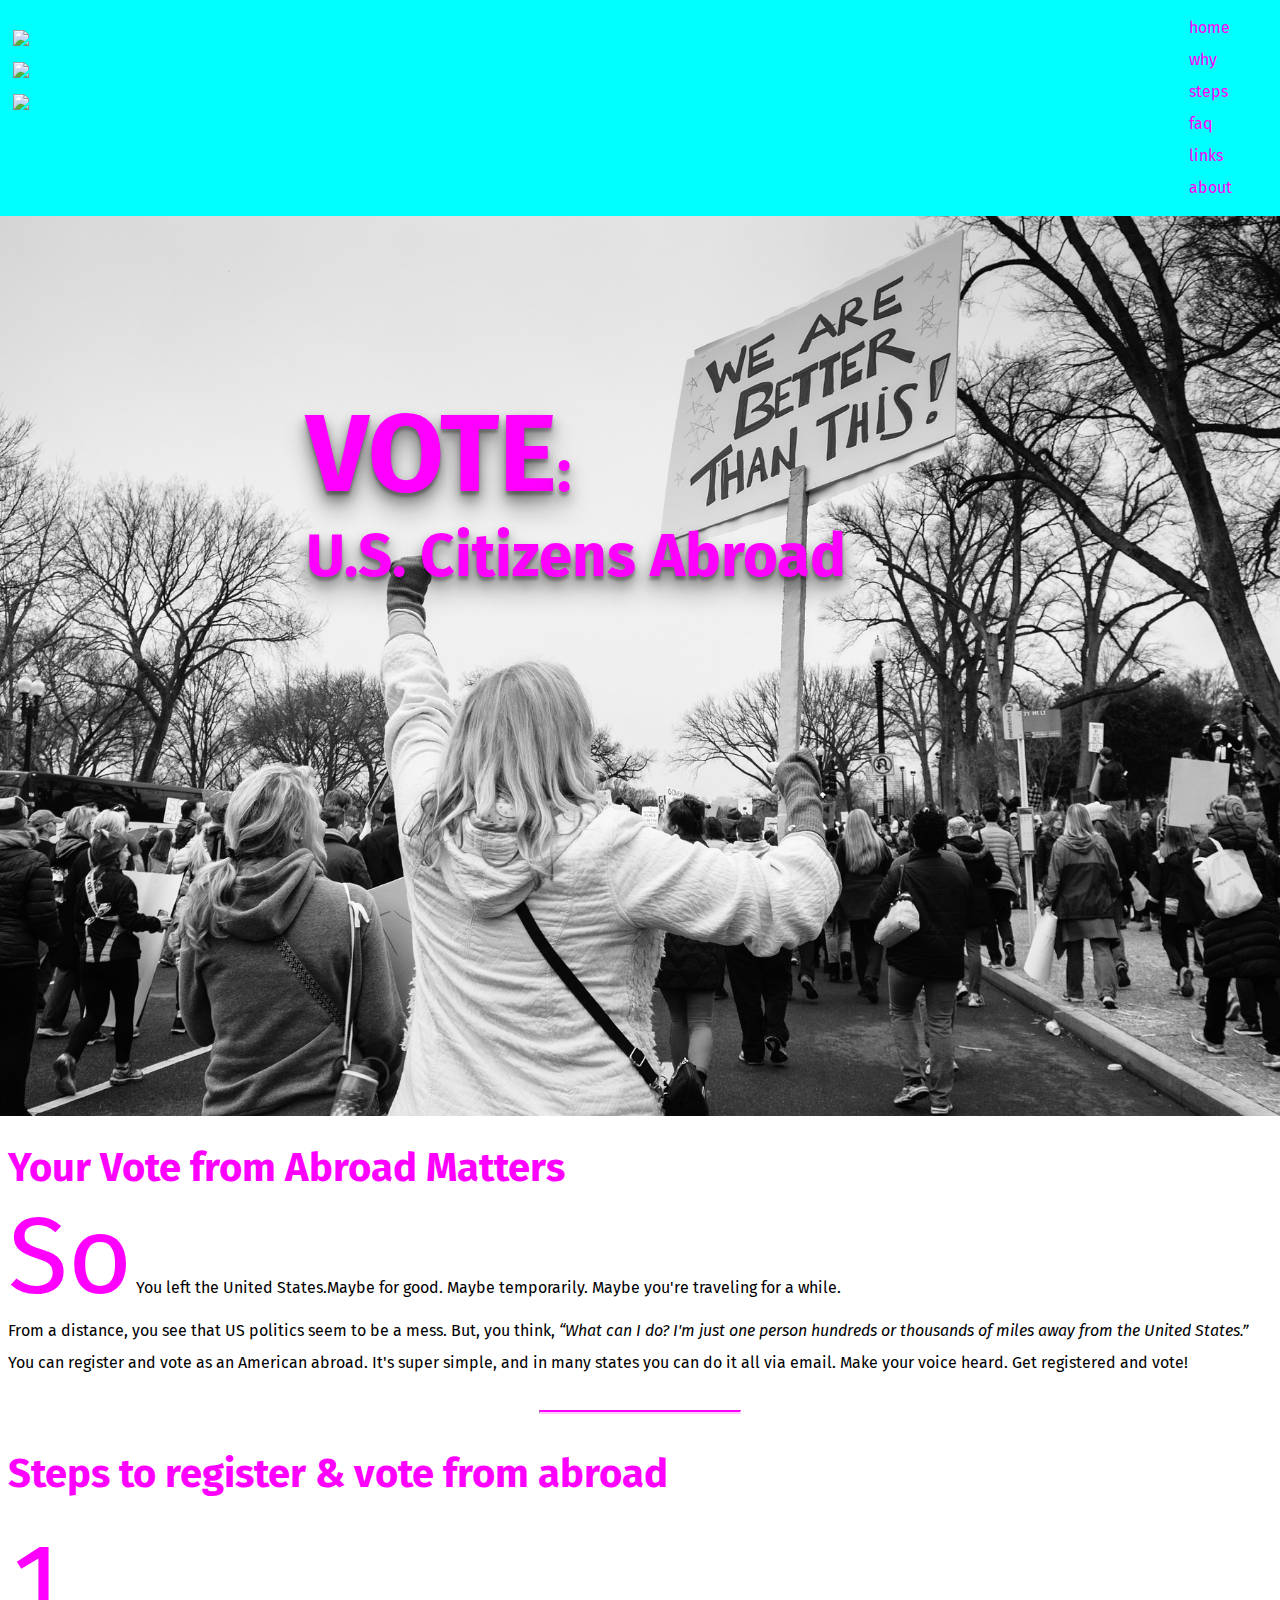
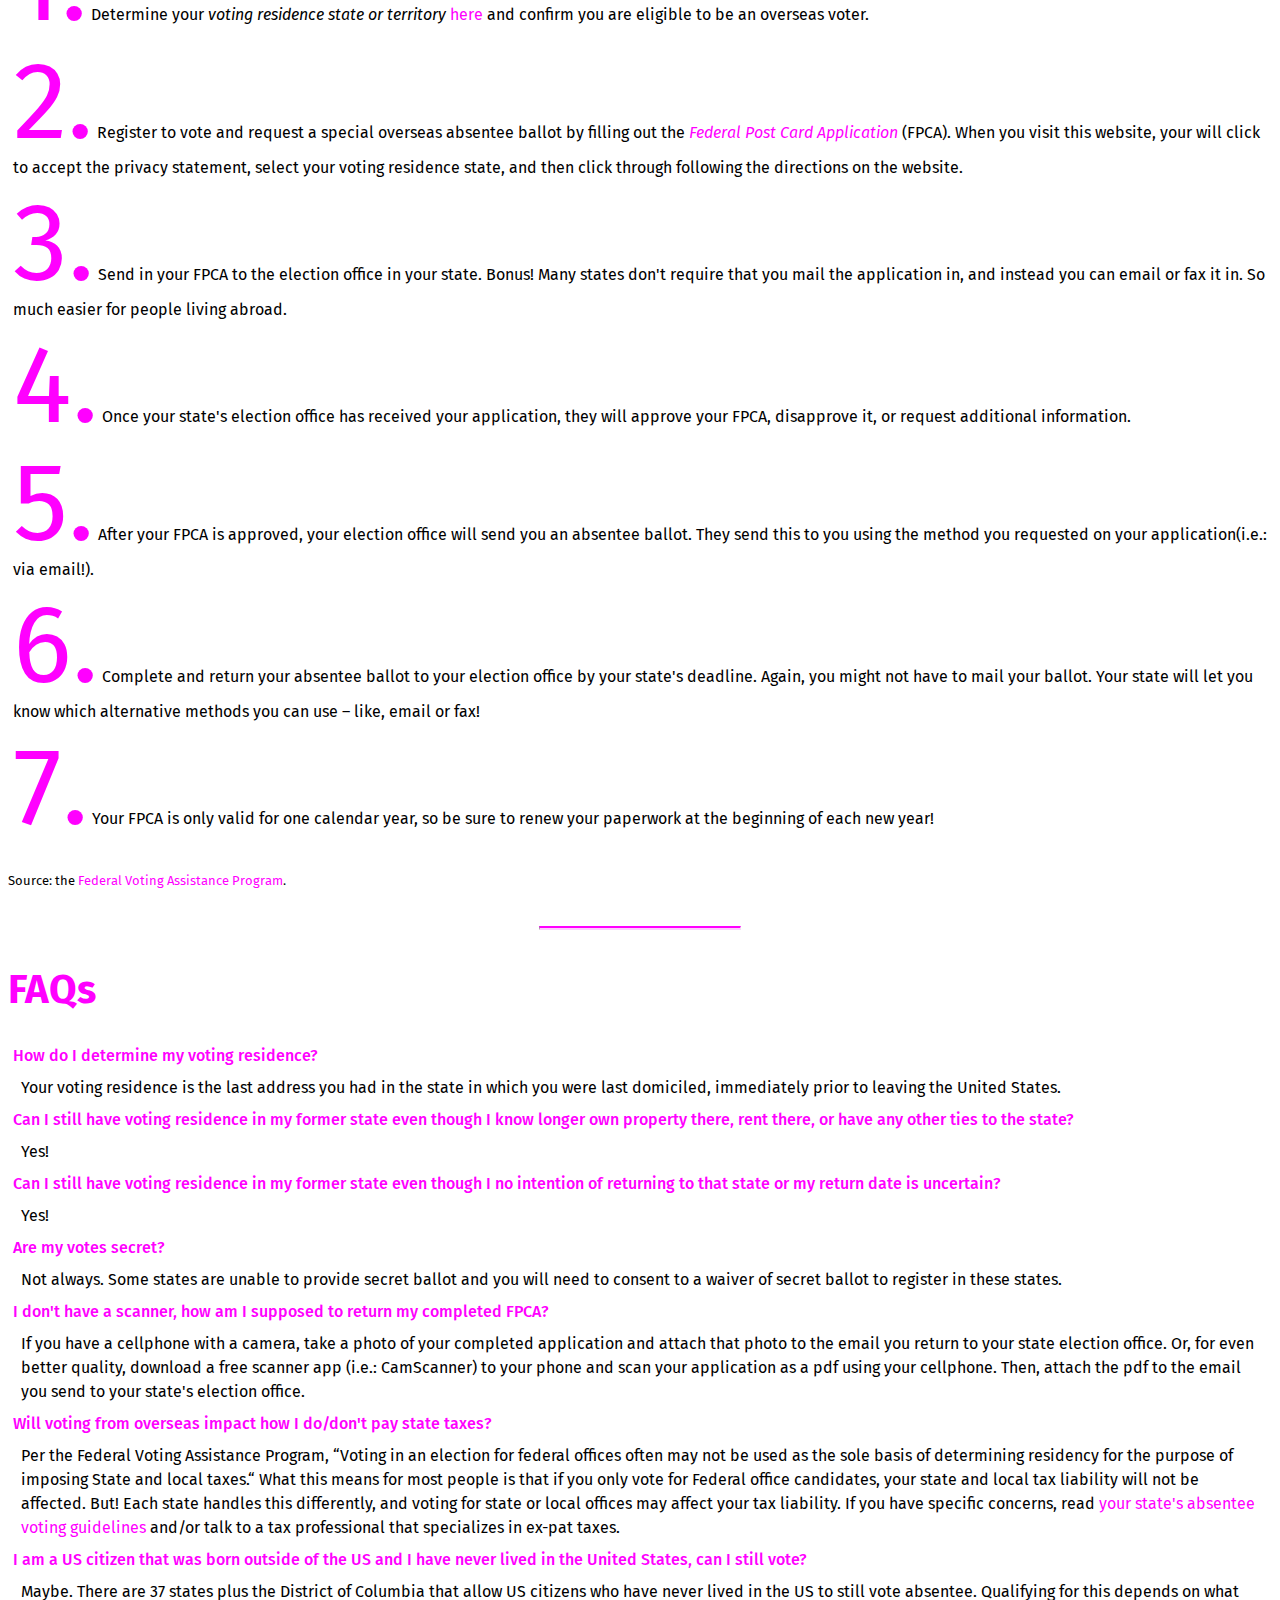
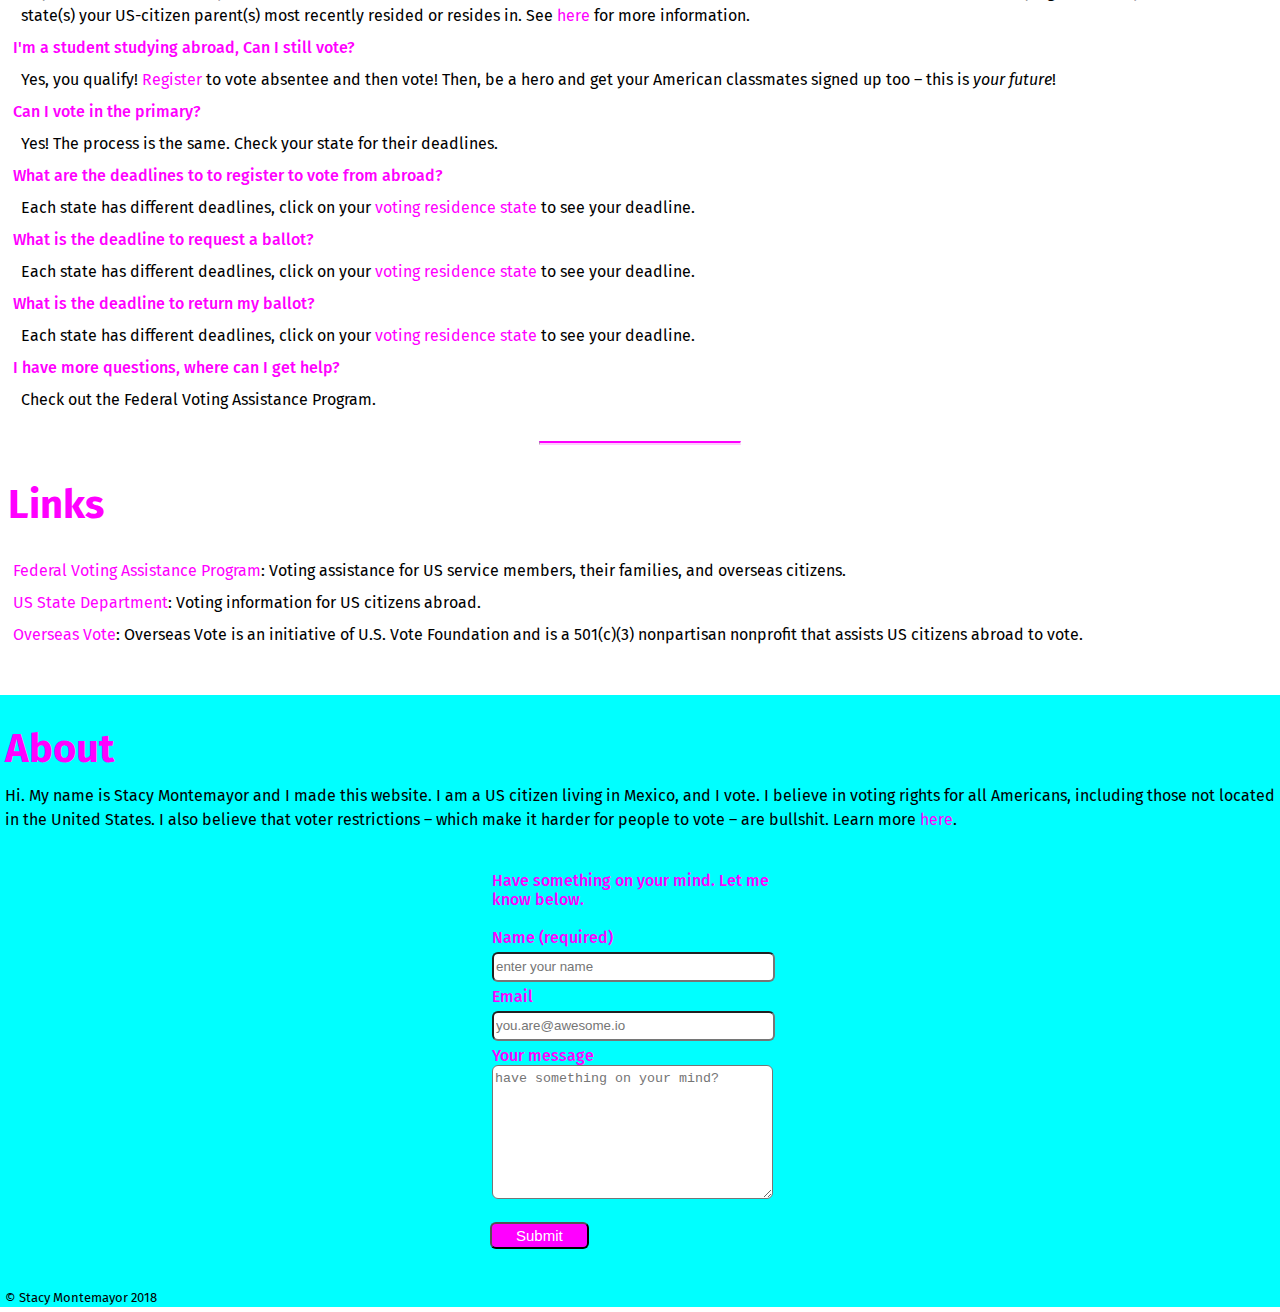
==== vote.html @ 34455936 "initial commit for css an update html" ====
<!DOCTYPE html>
<!-- cover photos: https://pixabay.com/en/people-woman-black-and-white-2590606/ we are better than this: pixabay pic: StockSnap
https://pixabay.com/en/people-crowd-rally-protest-men-2584188/ still we rise
https://unsplash.com/photos/7rehTDIfR8o we the people passport page: Anthony Garand @garand unsplash

 -->

<html lang="en">
<head>
	<meta charset="utf-8">
	<title>Overseas Voting for US Citizens</title>
	<link href="https://fonts.googleapis.com/css?family=Fira+Sans:400,500" rel="stylesheet">
	<link rel="stylesheet" type="text/css" href="vote.css">
</head>
<body>
	<nav>
		<a name="home"></a>
		<div class="container">
			<!-- create quick icons for sharing this page on socia media: twitter, fb, pinterest -->
			<!-- js wishlist: on hover, expands to say something like "share on... -->
			<div class="nav-cell">
				<ul class="sharing">
					<li><a href="#" target="_blank"><img src="http://via.placeholder.com/50.jpg"></a></li>
					<li><a href="#" target="_blank"><img src="http://via.placeholder.com/50.jpg"></a></li>
					<li><a href="#" target="_blank"><img src="http://via.placeholder.com/50.jpg"></a></li>
				</ul>
			</div>

			<div class="social-cell">
				<div id="navbar">
					<!-- page's navigation, listed vertically, right allign, stays visible on entire page -->
					<ul>
						<li><a href="#home">home</a></li>
						<li><a href="#why">why</a></li>
						<li><a href="#steps">steps</a></li>
						<li><a href="#faq">faq</a></li>
						<li><a href="#links">links</a></li>
						<li><a href="#about">about</a></li>
					</ul>
				</div>
			</div>
		</div>
	</nav>
	<!-- Main content -->
	<section>
		<!-- splash -->
		<article id="welcome">
			<!-- add vp image -->
			<!-- do something with this text, esp the VOTE -->
			<header><h1><span>VOTE</span>:<br>
			U.S. Citizens Abroad</h1></header>
		</article>

		<!-- Why -->
		<br>
		<article><a name="why"></a>
			<header><h2>Your Vote from Abroad Matters</h2></header>
			<p><span class="steps">So</span> You left the United States.Maybe for good. Maybe temporarily. Maybe you're traveling for a while.</p>
			<p>From a distance, you see that US politics seem to be a mess. But, you think, <i>“What can I do? I'm just one person hundreds or thousands of miles away from the United States.”</i></p>
			<p>You can register and vote as an American abroad. It's super simple, and in many states you can do it all via email. Make your voice heard. Get registered and vote!</p>
			<br>
			<hr>
		</article>

		<!-- Steps -->
		<!-- add solid background color to this whole article -->
		<!-- js wishlist: use js for animated transitions between each step or as moused over, etc. -->
		<br>
		<article><a name="steps"></a>
			<h2>Steps to register & vote from abroad</h2>
			<ul>
				<li><span class="steps">1.</span> Determine your <em>voting residence state or territory</em> <a href="https://www.fvap.gov/citizen-voter" target="_blank">here</a> and confirm you are eligible to be an overseas voter.</li>
				<li><span class="steps">2.</span> Register to vote and request a special overseas absentee ballot by filling out the <a href="https://www.fvap.gov/fpca-privacy-notice" target="_blank"><em>Federal Post Card Application</em></a> (FPCA). When you visit this website, your will click to accept the privacy statement, select your voting residence state, and then click through following the directions on the website.</li>
				<li><span class="steps">3.</span> Send in your FPCA to the election office in your state. Bonus! Many states don't require that you mail the application in, and instead you can email or fax it in. So much easier for people living abroad.</li>
				<li><span class="steps">4.</span> Once your state's election office has received your application, they will approve your FPCA, disapprove it, or request additional information.</li>
				<li><span class="steps">5.</span> After your FPCA is approved, your election office will send you an absentee ballot. They send this to you using the method you requested on your application(i.e.: via email!).</li>
				<li><span class="steps">6.</span> Complete and return your absentee ballot to your election office by your state's deadline. Again, you might not have to mail your ballot. Your state will let you know which alternative methods you can use – like, email or fax!</li>
				<li><span class="steps">7.</span> Your FPCA is only valid for one calendar year, so be sure to renew your paperwork at the beginning of each new year!</li>
			</ul>
			<p class="smoal">Source: the <a href="https://www.fvap.gov/info/about-absentee-voting" target="_blank">Federal Voting Assistance Program</a>.</p>
			<br>
			<hr>
		</article>

		<!-- FAQs -->
		<!-- right align -->
		<!-- js wishlist: have all answers defaulted to collapsed with a down arrow to reveal the answer. -->
		<br>
		<article><a name="faq"></a>
			<h2>FAQs</h2>
			<ul>
				<li ><span class="question">How do I determine my voting residence?</span>
					<p>Your voting residence is the last address you had in the state in which you were last domiciled, immediately prior to leaving the United States.</p>
				</li>

				<li><span class="question">Can I still have voting residence in my former state even though I know longer own property there, rent there, or have any other ties to the state?</span>
					<p>Yes!</p>
				</li>

				<li><span class="question">Can I still have voting residence in my former state even though I no intention of returning to that state or my return date is uncertain?</span>
					<p>Yes!</p>
				</li>
				<li><span class="question">Are my votes secret?</span>
					<p>Not always. Some states are unable to provide secret ballot and you will need to consent to a waiver of secret ballot to register in these states.</p>
				</li>
				<li><span class="question">I don't have a scanner, how am I supposed to return my completed FPCA?</span>
					<p>If you have a cellphone with a camera, take a photo of your completed application and attach that photo to the email you return to your state election office. Or, for even better quality, download a free scanner app (i.e.: CamScanner) to your phone and scan your application as a pdf using your cellphone. Then, attach the pdf to the email you send to your state's election office.</p>
				</li>
				<li><span class="question">Will voting from overseas impact how I do/don't pay state taxes?</span>
					<p>Per the Federal Voting Assistance Program, “Voting in an election for federal offices often may not be used as the sole basis of determining residency for the purpose of imposing State and local taxes.“ What this means for most people is that if you only vote for Federal office candidates, your state and local tax liability will not be affected. But! Each state handles this differently, and voting for state or local offices may affect your tax liability. If you have specific concerns, read <a href="https://www.fvap.gov/citizen-voter" target="_blank">your state's absentee voting guidelines</a> and/or talk to a tax professional that specializes in ex-pat taxes.</p>
				</li>
				<li><span class="question">I am a US citizen that was born outside of the US and I have never lived in the United States, can I still vote?</span>
					<p>Maybe. There are 37 states plus the District of Columbia that allow US citizens who have never lived in the US to still vote absentee. Qualifying for this depends on what state(s) your US-citizen parent(s) most recently resided or resides in. See <a href="https://www.fvap.gov/citizen-voter/reside" target="_blank">here</a> for more information.</p>
				</li>
				<li><span class="question">I'm a student studying abroad, Can I still vote?</span>
					<p>Yes, you qualify! <a href="#steps">Register</a> to vote absentee and then vote! Then, be a hero and get your American classmates signed up too – this is <em>your future</em>!</p>
				</li>
				<li><span class="question">Can I vote in the primary?</span>
					<p>Yes! The process is the same. Check your state for their deadlines.</p>
				</li>
				<li><span class="question">What are the deadlines to to register to vote from abroad?</span>
					<p>Each state has different deadlines, click on your <a href="https://www.fvap.gov/citizen-voter" target="_blank">voting residence state</a> to see your deadline.</p>
				</li>
				<li><span class="question">What is the deadline to request a ballot?</span>
					<p>Each state has different deadlines, click on your <a href="https://www.fvap.gov/citizen-voter" target="_blank">voting residence state</a> to see your deadline.</p>
				</li>
				<li><span class="question">What is the deadline to return my ballot?</span>
					<p>Each state has different deadlines, click on your <a href="https://www.fvap.gov/citizen-voter" target="_blank">voting residence state</a> to see your deadline.</p>
				</li>
				<li><span class="question">I have more questions, where can I get help?</span>
					<p>Check out the <a href="https://www.fvap.gov" target="_blank"></a>Federal Voting Assistance Program.</p>
				</li>
			</ul>
			<hr>
		</article>

		<!-- Links -->
		<br>
		<article><a name="links"></a>
			<h2>Links</h2>
			<ul>
				<li><a href="https://www.fvap.gov" target="_blank">Federal Voting Assistance Program</a>: Voting assistance for US service members, their families, and overseas citizens.</li>
				<li><a href="https://travel.state.gov/content/travel/en/international-travel/while-abroad/voting.html" target="_blank">US State Department</a>: Voting information for US citizens abroad.</li>
				<li><a href="https://www.overseasvotefoundation.org/vote/home.html" target="_blank">Overseas Vote</a>: Overseas Vote is an initiative of U.S. Vote Foundation and is a 501(c)(3) nonpartisan nonprofit that assists US citizens abroad to vote.</li>
			</ul>
		</article>
		<br>
	</section>

	<footer><a name="about"></a>
		<br>
		<h2>About</h2>
		<p>Hi. My name is Stacy Montemayor and I made this website. I am a US citizen living in Mexico, and I vote. I believe in voting rights for all Americans, including those not located in the United States. I also believe that voter restrictions – which make it harder for people to vote – are bullshit. Learn more <a href="https://www.brennancenter.org/new-voting-restrictions-america" target="_blank">here</a>.</p>
		<br>
		
		<div class="form-container">
			<form action="#" method="#">
				<legend>Have something on your mind. Let me know below.</legend>
				<br>
				<fieldset>
					<label>Name (required)</label>
					<br>
					<input type="text" name="name" class="input-field" placeholder="enter your name" required>
				</fieldset>

				<fieldset>
					<label>Email</label>
					<br>
					<input type="Email" name="email" class="input-field" placeholder="you.are@awesome.io">
				</fieldset>

				<fieldset>
					<label>Your message</label>
					<br>
					<textarea name="comment" class="comment-field" placeholder="have something on your mind?" required></textarea>
				</fieldset>
				<br>
				<button id="submit" type="submit">Submit</button>
			</form>
		</div>
		<br>
		<p class="smoal">&copy; Stacy Montemayor 2018</p>
	</footer>

</body>
</html>
---- vote.css ----
body {
	margin: 0%;
	font-family: 'Fira Sans', sans-serif;
	font-size: 16px;

}

section p, li {
	margin: 8px;
	line-height: 1.5;
}

a {
	color: magenta;
	text-decoration: none;
}

ol {
	padding: 0;
	list-style-type: none;
}
ul	{
	padding: 5px;
	list-style-type: none;

}

nav {
	background-color: cyan;
	color: magenta;
}

.container {
	display: flex;
	justify-content: space-between;
}

#navbar ul {
	padding: 0px 40px;
}

#welcome {
	background-image: url(we-are-better-than-this.jpg);
/*	background-image: url(we-the-people-vote.jpg);
*/	background-size: cover;
	background-position: center center;
	width: 100%;
	height: 100vh;
}

#welcome h1 {
	position: absolute;
	top: 50vh;
	left: 45%;
	transform: translate(-50%, -50%);
}

h1 {
	color: magenta;
	font-size: 60px;
	text-shadow: 0px 4px 3px rgba(0,0,0,0.3),
				0px 8px 13px rgba(0,0,0,0.4),
				0px 18px 23px rgba(0,0,0,0.3);
}

h1 span {
	font-size: 110px;
}

h2	{
	color: magenta;
	margin: 8px;
	line-height: 1.25;
	font-size: 40px;
}

hr {
	width: 200px;
	border-top: 2px solid magenta;
	border-bottom: 2px solid rgba(255,0,255,0.2)
}

.steps {
	color: magenta;
	font-size:110px;
	line-height: 1;
}

.smoal {
	font-size: 13px;
}

.question {
	color: magenta;
	font-weight: 500;
}

footer {
	background-color: cyan;
}

footer h2, p {
	margin: 5px;
	line-height: 1.5;
}

.form-container {
	width: 300px;
	margin: 0 auto;
	padding: 15px 5px;
}

form {
	color: magenta;
	font-weight: 500;
}

fieldset {
	padding: 0;
	border: 0;
}
label, input {
	margin: 5px 0px;
}

.input-field {
	height: 24px;
	width: 275px;
	border-radius: 6px;
}

.comment-field {
	height: 125px;
	width: 275px;
	border-radius: 6px;
	padding-top: 5px;
}

#submit {
	font-size: 15px;
	background-color: magenta;
	color: white;
	border-radius: 6px;
	padding: 3px 24px;
}
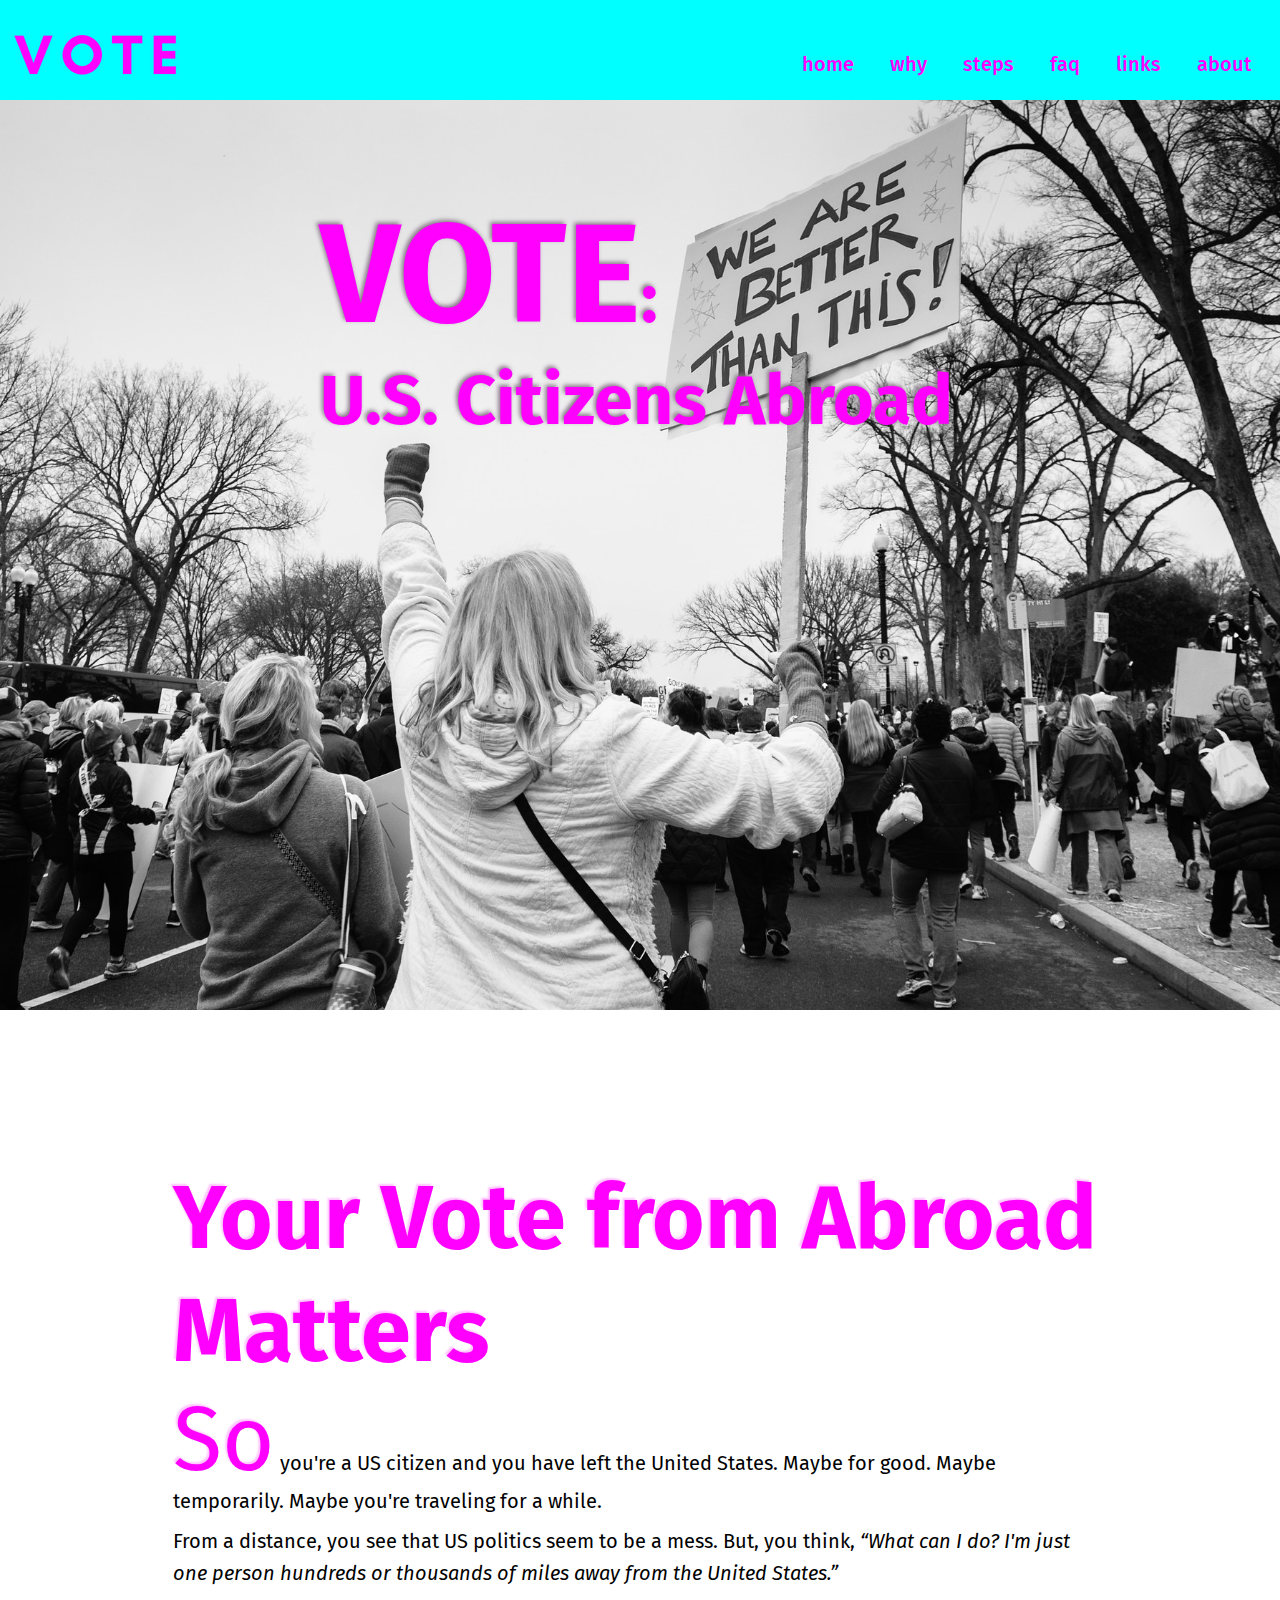
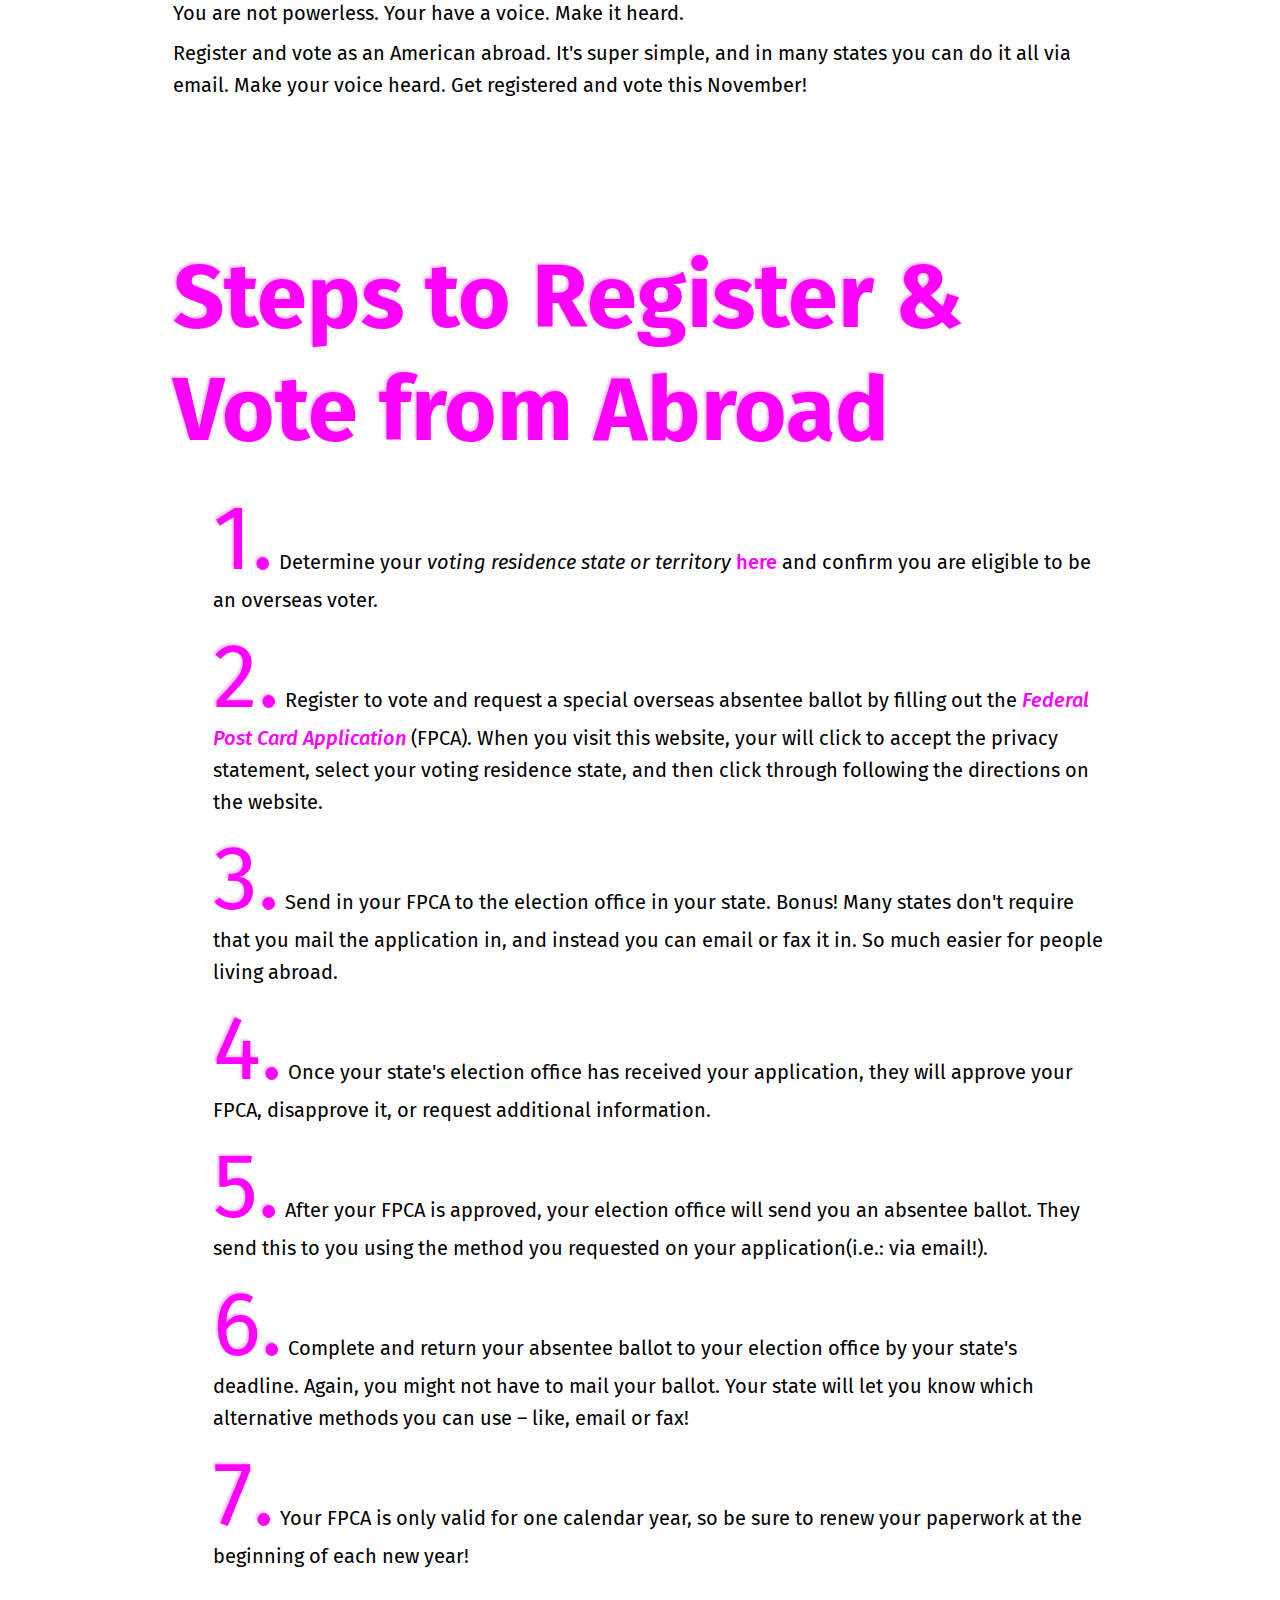
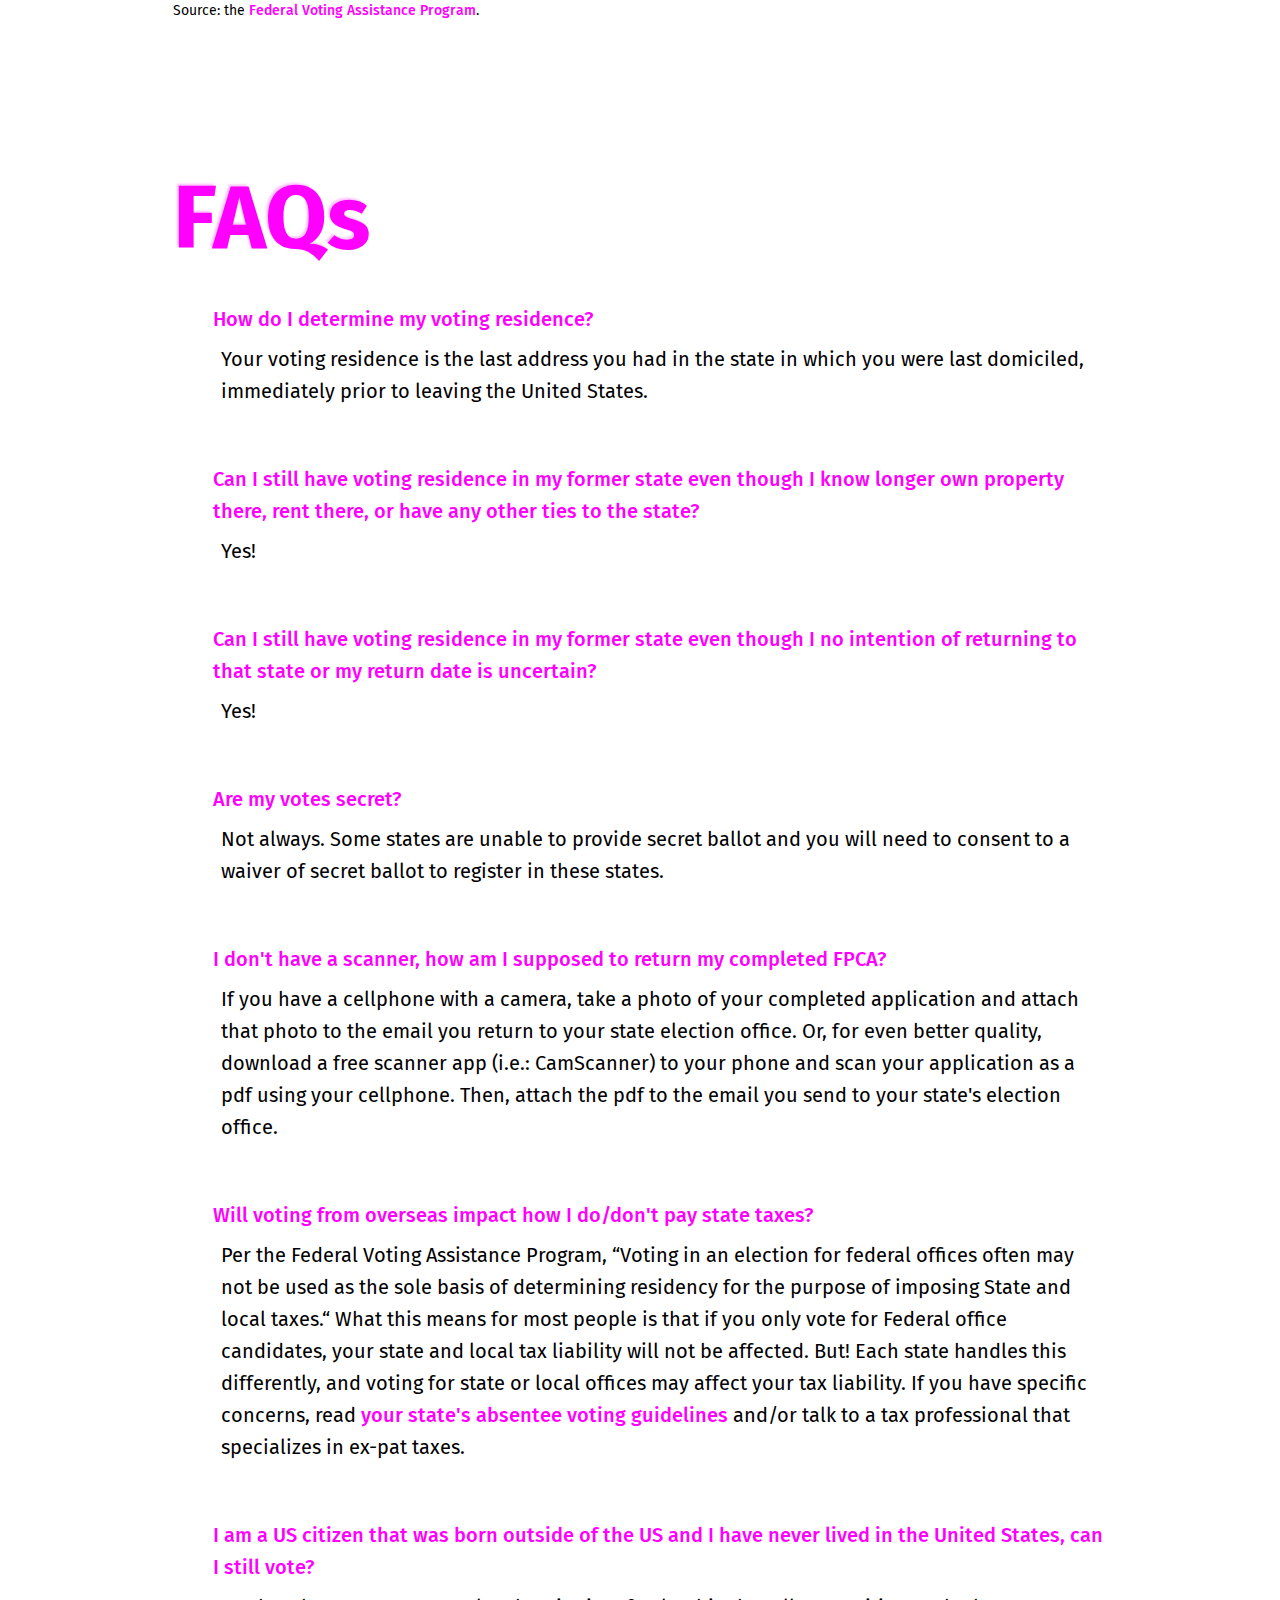
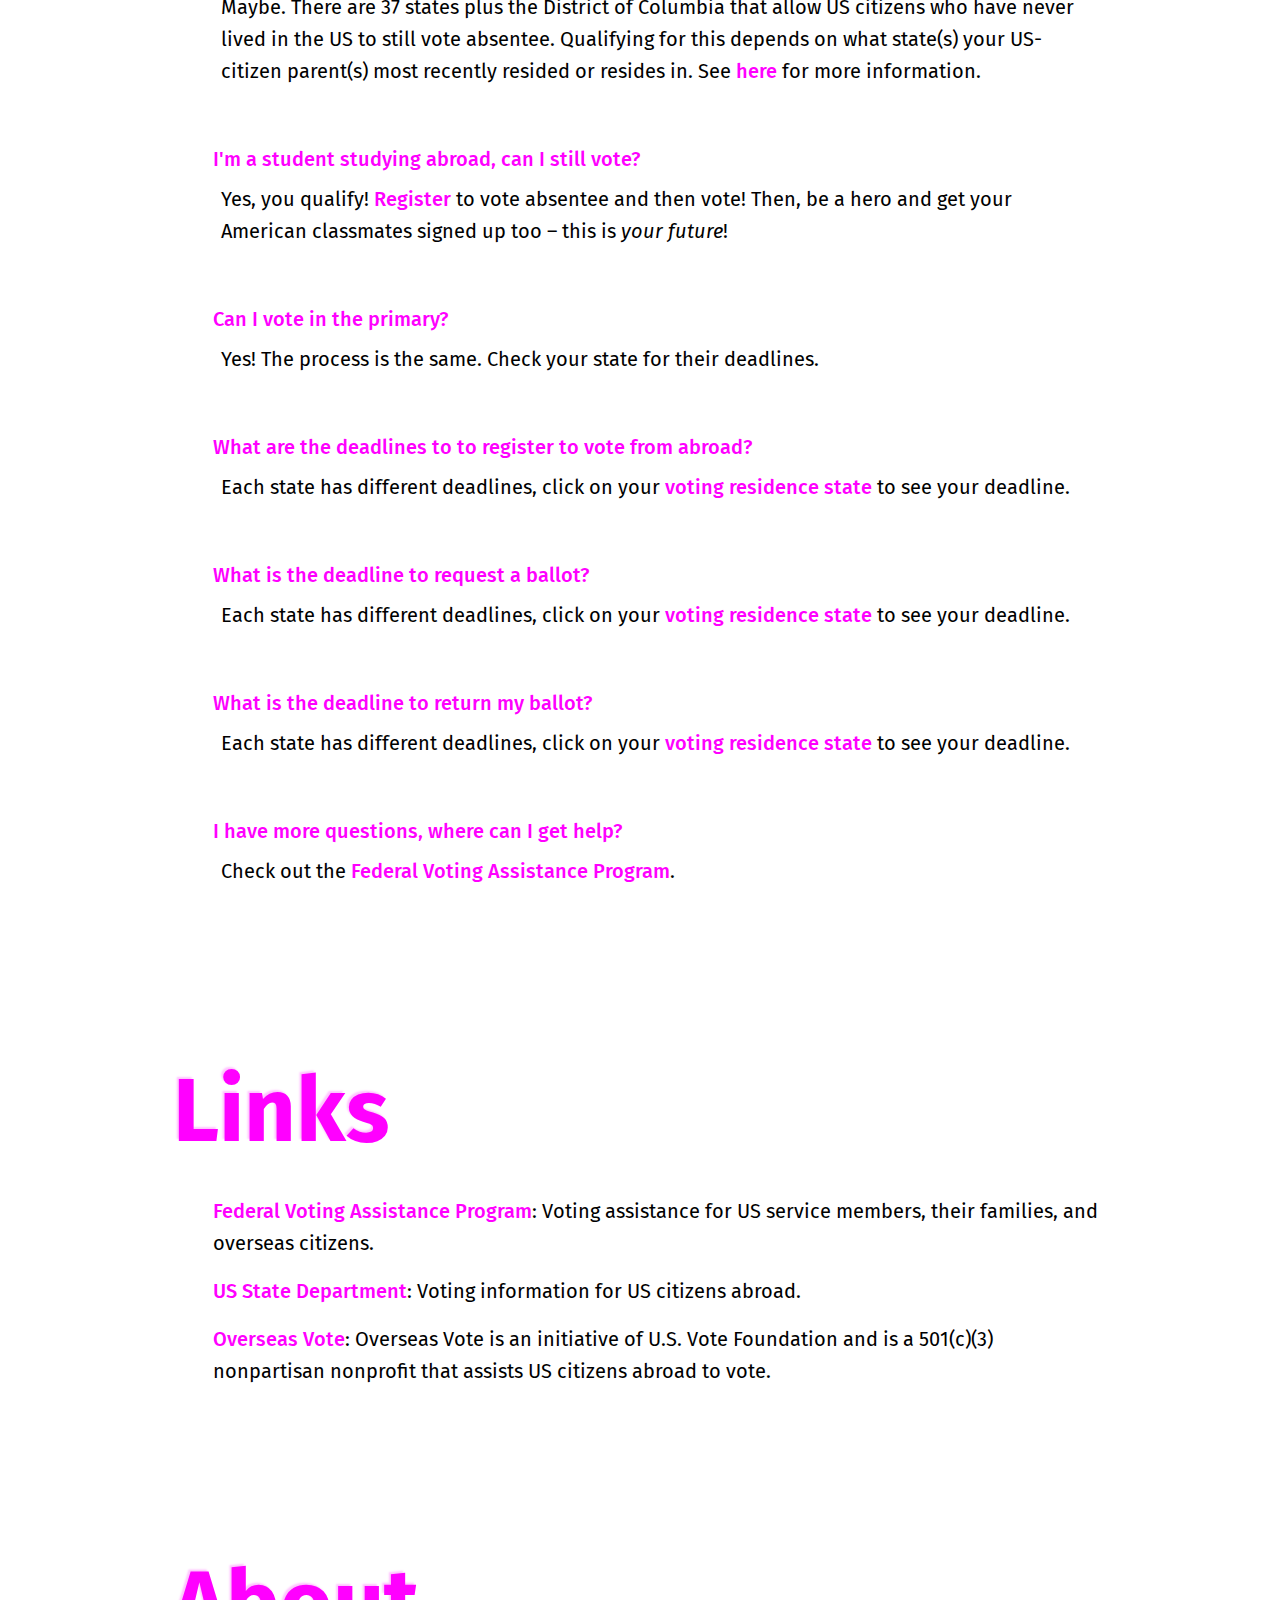
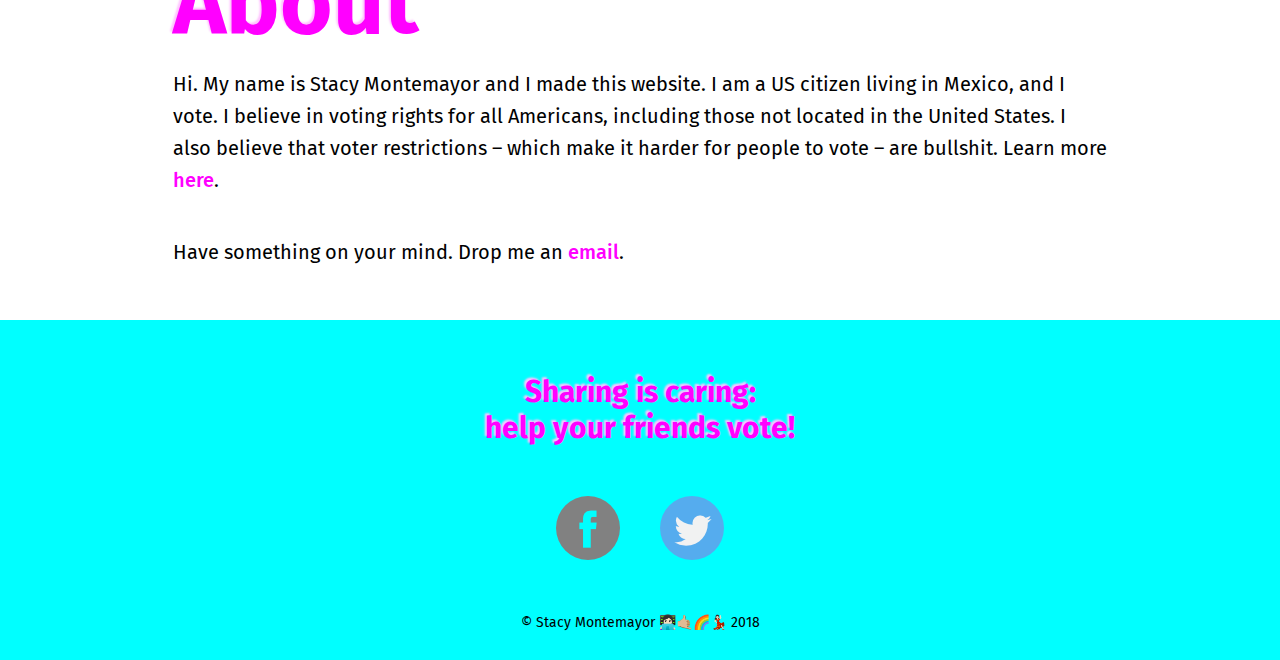
==== commit b2e9b52e: "remove contact form, add social media sharing, layout adjustments" ====
--- a/vote.html
+++ b/vote.html
@@ -1,51 +1,43 @@
 <!DOCTYPE html>
-<!-- cover photos: https://pixabay.com/en/people-woman-black-and-white-2590606/ we are better than this: pixabay pic: StockSnap
-https://pixabay.com/en/people-crowd-rally-protest-men-2584188/ still we rise
-https://unsplash.com/photos/7rehTDIfR8o we the people passport page: Anthony Garand @garand unsplash
+ <!-- cover photos: https://pixabay.com/en/people-woman-black-and-white-2590606/ we are better than this: pixabay pic: StockSnap -->
 
- -->
+
 
 <html lang="en">
 <head>
 	<meta charset="utf-8">
+	<meta name="description" content="Simple instructions explaining how US citizens can easily vote from abroad. Step by step guide for voting from overseas, along with useful links and frequently asked questions from United States citizens on how to vote from another country.">
+	<meta name="keywords" content="">
 	<title>Overseas Voting for US Citizens</title>
 	<link href="https://fonts.googleapis.com/css?family=Fira+Sans:400,500" rel="stylesheet">
 	<link rel="stylesheet" type="text/css" href="vote.css">
 </head>
 <body>
-	<nav>
+	
+	<header id="nav-header">
+		<a href="#home" id="logo"></a>
+		<nav>
+			<a href="#" id="menu-icon"></a>
+
+			<ul>
+				<li class="nav-menu"><a href="#home">home</a></li>
+				<li class="nav-menu"><a href="#why">why</a></li>
+				<li class="nav-menu"><a href="#steps">steps</a></li>
+				<li class="nav-menu"><a href="#faq">faq</a></li>
+				<li class="nav-menu"><a href="#links">links</a></li>
+				<li class="nav-menu"><a href="#about">about</a></li>
+			</ul>
+		</nav>
+	</header>
+
+		<!-- create quick icons for sharing this page on socia media: twitter, fb, pinterest -->
+		<!-- js wishlist: on hover, expands to say something like "share on... -->
+
+	<!-- Main content -->
+	<section class="nav-padding">
+		<!-- deleted id="content-padding" from above. -->
 		<a name="home"></a>
-		<div class="container">
-			<!-- create quick icons for sharing this page on socia media: twitter, fb, pinterest -->
-			<!-- js wishlist: on hover, expands to say something like "share on... -->
-			<div class="nav-cell">
-				<ul class="sharing">
-					<li><a href="#" target="_blank"><img src="http://via.placeholder.com/50.jpg"></a></li>
-					<li><a href="#" target="_blank"><img src="http://via.placeholder.com/50.jpg"></a></li>
-					<li><a href="#" target="_blank"><img src="http://via.placeholder.com/50.jpg"></a></li>
-				</ul>
-			</div>
-
-			<div class="social-cell">
-				<div id="navbar">
-					<!-- page's navigation, listed vertically, right allign, stays visible on entire page -->
-					<ul>
-						<li><a href="#home">home</a></li>
-						<li><a href="#why">why</a></li>
-						<li><a href="#steps">steps</a></li>
-						<li><a href="#faq">faq</a></li>
-						<li><a href="#links">links</a></li>
-						<li><a href="#about">about</a></li>
-					</ul>
-				</div>
-			</div>
-		</div>
-	</nav>
-	<!-- Main content -->
-	<section>
-		<!-- splash -->
-		<article id="welcome">
-			<!-- add vp image -->
+		<article id="welcome" class="nav-padding">
 			<!-- do something with this text, esp the VOTE -->
 			<header><h1><span>VOTE</span>:<br>
 			U.S. Citizens Abroad</h1></header>
@@ -53,21 +45,22 @@
 
 		<!-- Why -->
 		<br>
+		<div id="main-content">
 		<article><a name="why"></a>
-			<header><h2>Your Vote from Abroad Matters</h2></header>
-			<p><span class="steps">So</span> You left the United States.Maybe for good. Maybe temporarily. Maybe you're traveling for a while.</p>
+			<header class="nav-padding"><h2>Your Vote from Abroad Matters</h2></header>
+			
+			<p><span class="steps">So</span> you're a US citizen and you have left the United States. Maybe for good. Maybe temporarily. Maybe you're traveling for a while.</p>
 			<p>From a distance, you see that US politics seem to be a mess. But, you think, <i>“What can I do? I'm just one person hundreds or thousands of miles away from the United States.”</i></p>
-			<p>You can register and vote as an American abroad. It's super simple, and in many states you can do it all via email. Make your voice heard. Get registered and vote!</p>
+			<p>You are not powerless. Your have a voice. Make it heard.</p>
+			<p>Register and vote as an American abroad. It's super simple, and in many states you can do it all via email. Make your voice heard. Get registered and vote this November!</p>
 			<br>
-			<hr>
 		</article>
 
 		<!-- Steps -->
-		<!-- add solid background color to this whole article -->
 		<!-- js wishlist: use js for animated transitions between each step or as moused over, etc. -->
-		<br>
+
 		<article><a name="steps"></a>
-			<h2>Steps to register & vote from abroad</h2>
+			<header class="nav-padding"><h2>Steps to Register & Vote from Abroad</h2></header>
 			<ul>
 				<li><span class="steps">1.</span> Determine your <em>voting residence state or territory</em> <a href="https://www.fvap.gov/citizen-voter" target="_blank">here</a> and confirm you are eligible to be an overseas voter.</li>
 				<li><span class="steps">2.</span> Register to vote and request a special overseas absentee ballot by filling out the <a href="https://www.fvap.gov/fpca-privacy-notice" target="_blank"><em>Federal Post Card Application</em></a> (FPCA). When you visit this website, your will click to accept the privacy statement, select your voting residence state, and then click through following the directions on the website.</li>
@@ -79,65 +72,75 @@
 			</ul>
 			<p class="smoal">Source: the <a href="https://www.fvap.gov/info/about-absentee-voting" target="_blank">Federal Voting Assistance Program</a>.</p>
 			<br>
-			<hr>
 		</article>
 
 		<!-- FAQs -->
 		<!-- right align -->
 		<!-- js wishlist: have all answers defaulted to collapsed with a down arrow to reveal the answer. -->
-		<br>
 		<article><a name="faq"></a>
-			<h2>FAQs</h2>
+			<header class="nav-padding"><h2>FAQs</h2></header>
 			<ul>
 				<li ><span class="question">How do I determine my voting residence?</span>
 					<p>Your voting residence is the last address you had in the state in which you were last domiciled, immediately prior to leaving the United States.</p>
+				<br>
 				</li>
 
 				<li><span class="question">Can I still have voting residence in my former state even though I know longer own property there, rent there, or have any other ties to the state?</span>
 					<p>Yes!</p>
+				<br>
 				</li>
 
 				<li><span class="question">Can I still have voting residence in my former state even though I no intention of returning to that state or my return date is uncertain?</span>
 					<p>Yes!</p>
+				<br>
 				</li>
 				<li><span class="question">Are my votes secret?</span>
 					<p>Not always. Some states are unable to provide secret ballot and you will need to consent to a waiver of secret ballot to register in these states.</p>
+				<br>
 				</li>
 				<li><span class="question">I don't have a scanner, how am I supposed to return my completed FPCA?</span>
 					<p>If you have a cellphone with a camera, take a photo of your completed application and attach that photo to the email you return to your state election office. Or, for even better quality, download a free scanner app (i.e.: CamScanner) to your phone and scan your application as a pdf using your cellphone. Then, attach the pdf to the email you send to your state's election office.</p>
+				<br>
 				</li>
 				<li><span class="question">Will voting from overseas impact how I do/don't pay state taxes?</span>
 					<p>Per the Federal Voting Assistance Program, “Voting in an election for federal offices often may not be used as the sole basis of determining residency for the purpose of imposing State and local taxes.“ What this means for most people is that if you only vote for Federal office candidates, your state and local tax liability will not be affected. But! Each state handles this differently, and voting for state or local offices may affect your tax liability. If you have specific concerns, read <a href="https://www.fvap.gov/citizen-voter" target="_blank">your state's absentee voting guidelines</a> and/or talk to a tax professional that specializes in ex-pat taxes.</p>
+				<br>
 				</li>
 				<li><span class="question">I am a US citizen that was born outside of the US and I have never lived in the United States, can I still vote?</span>
 					<p>Maybe. There are 37 states plus the District of Columbia that allow US citizens who have never lived in the US to still vote absentee. Qualifying for this depends on what state(s) your US-citizen parent(s) most recently resided or resides in. See <a href="https://www.fvap.gov/citizen-voter/reside" target="_blank">here</a> for more information.</p>
+				<br>
 				</li>
-				<li><span class="question">I'm a student studying abroad, Can I still vote?</span>
+				<li><span class="question">I'm a student studying abroad, can I still vote?</span>
 					<p>Yes, you qualify! <a href="#steps">Register</a> to vote absentee and then vote! Then, be a hero and get your American classmates signed up too – this is <em>your future</em>!</p>
+				
+				<br>
 				</li>
 				<li><span class="question">Can I vote in the primary?</span>
 					<p>Yes! The process is the same. Check your state for their deadlines.</p>
+				<br>
 				</li>
 				<li><span class="question">What are the deadlines to to register to vote from abroad?</span>
 					<p>Each state has different deadlines, click on your <a href="https://www.fvap.gov/citizen-voter" target="_blank">voting residence state</a> to see your deadline.</p>
+				<br>
 				</li>
 				<li><span class="question">What is the deadline to request a ballot?</span>
 					<p>Each state has different deadlines, click on your <a href="https://www.fvap.gov/citizen-voter" target="_blank">voting residence state</a> to see your deadline.</p>
+				<br>
 				</li>
 				<li><span class="question">What is the deadline to return my ballot?</span>
 					<p>Each state has different deadlines, click on your <a href="https://www.fvap.gov/citizen-voter" target="_blank">voting residence state</a> to see your deadline.</p>
+				<br>
 				</li>
 				<li><span class="question">I have more questions, where can I get help?</span>
-					<p>Check out the <a href="https://www.fvap.gov" target="_blank"></a>Federal Voting Assistance Program.</p>
+					<p>Check out the <a href="https://www.fvap.gov" target="_blank">Federal Voting Assistance Program</a>.</p>
 				</li>
 			</ul>
-			<hr>
+			<br>
 		</article>
 
 		<!-- Links -->
-		<br>
 		<article><a name="links"></a>
-			<h2>Links</h2>
+			<header class="nav-padding"><h2>Links</h2></header>
 			<ul>
 				<li><a href="https://www.fvap.gov" target="_blank">Federal Voting Assistance Program</a>: Voting assistance for US service members, their families, and overseas citizens.</li>
 				<li><a href="https://travel.state.gov/content/travel/en/international-travel/while-abroad/voting.html" target="_blank">US State Department</a>: Voting information for US citizens abroad.</li>
@@ -145,42 +148,35 @@
 			</ul>
 		</article>
 		<br>
+		<!-- About -->
+		<article><a name="about"></a>
+			<header class="nav-padding"><h2>About</h2></header>
+			<p>Hi. My name is Stacy Montemayor and I made this website. I am a US citizen living in Mexico, and I vote. I believe in voting rights for all Americans, including those not located in the United States. I also believe that voter restrictions – which make it harder for people to vote – are bullshit. Learn more <a href="https://www.brennancenter.org/new-voting-restrictions-america" target="_blank">here</a>.</p>
+			<br>
+			<p>Have something on your mind. Drop me an <a href="mailto:votesfromabroad@gmail.com&subject=Votes%From%Abroad%Feedback">email</a>.</p>
+		</article>
+		<br>
+		</div>
 	</section>
+	<!-- footer -->
+	<footer>
+		<br>
+		<h3>Sharing is caring:
+			<br>help your friends vote!</h3>
+		<div id="share-container">
+			<!-- Icons made by Freepik from https://www.flaticon.com/ and is licensed by Creative Commons BY 3.0 -->
+			<a href="http://www.facebook.com/sharer.php?u=#" target="_blank">
+				<img src="facebook.png" alt="Facebook" class="share-cell">
 
-	<footer><a name="about"></a>
-		<br>
-		<h2>About</h2>
-		<p>Hi. My name is Stacy Montemayor and I made this website. I am a US citizen living in Mexico, and I vote. I believe in voting rights for all Americans, including those not located in the United States. I also believe that voter restrictions – which make it harder for people to vote – are bullshit. Learn more <a href="https://www.brennancenter.org/new-voting-restrictions-america" target="_blank">here</a>.</p>
-		<br>
-		
-		<div class="form-container">
-			<form action="#" method="#">
-				<legend>Have something on your mind. Let me know below.</legend>
-				<br>
-				<fieldset>
-					<label>Name (required)</label>
-					<br>
-					<input type="text" name="name" class="input-field" placeholder="enter your name" required>
-				</fieldset>
-
-				<fieldset>
-					<label>Email</label>
-					<br>
-					<input type="Email" name="email" class="input-field" placeholder="you.are@awesome.io">
-				</fieldset>
-
-				<fieldset>
-					<label>Your message</label>
-					<br>
-					<textarea name="comment" class="comment-field" placeholder="have something on your mind?" required></textarea>
-				</fieldset>
-				<br>
-				<button id="submit" type="submit">Submit</button>
-			</form>
+			</a>
+			<a href="https://www.twitter.com/share?url#&amp;text=Votes%20From%20Abroad&amp;hashtags=overseasvoting" target="_blank">
+				<img src="twitter.png" alt="Twitter" class="share-cell">
+			</a>
 		</div>
 		<br>
-		<p class="smoal">&copy; Stacy Montemayor 2018</p>
+		<p class="smoal">&copy; Stacy Montemayor 👩🏻‍💻🤙🏼🌈💃🏻 2018</p>
+		<br>
 	</footer>
 
 </body>
-</html>+</html> --- a/vote.css
+++ b/vote.css
@@ -1,18 +1,42 @@
 body {
 	margin: 0%;
 	font-family: 'Fira Sans', sans-serif;
-	font-size: 16px;
-
+	font-size: 20px;
 }
 
 section p, li {
 	margin: 8px;
-	line-height: 1.5;
+	line-height: 1.6;
 }
 
 a {
 	color: magenta;
 	text-decoration: none;
+	font-weight: 500;
+}
+
+a:hover {
+	color: #ffff00;
+}
+
+#nav-header {
+	background: cyan;
+	width: 100%;
+	height: 100px;
+	position: fixed;
+	top: 0;
+	left: 0;
+	z-index: 100;
+}
+
+#logo {
+	margin: 20px 5px 20px 10px;
+	padding-top: 30px;
+	float: left;
+	width: 180px;
+	height: 40px;
+	background: url(vote.png) no-repeat center;
+	display: block;
 }
 
 ol {
@@ -20,74 +44,97 @@
 	list-style-type: none;
 }
 ul	{
-	padding: 5px;
 	list-style-type: none;
-
 }
 
 nav {
-	background-color: cyan;
-	color: magenta;
-}
-
-.container {
-	display: flex;
-	justify-content: space-between;
-}
-
-#navbar ul {
-	padding: 0px 40px;
+	float: right;
+	padding: 10px;
+}
+
+#menu-icon {
+	display: hidden;
+	width: 40px;
+	height: 40px;
+	background: magenta url(menu-icon.png) center;
+}
+
+a:hover#menu-icon {
+	background-color: purple;
+	border-radius: 4px 4px 0 0;
+}
+
+.nav-menu {
+	display: inline-block;
+	float: left;
+	padding: 10px;
+}
+
+li {
+	display: inline-block;
+}
+
+#main-content	{
+	margin: 10px auto;
+	max-width: 950px;
+	position: relative;
+	padding: 10px;
 }
 
 #welcome {
 	background-image: url(we-are-better-than-this.jpg);
-/*	background-image: url(we-the-people-vote.jpg);
-*/	background-size: cover;
+	background-size: cover;
 	background-position: center center;
 	width: 100%;
-	height: 100vh;
+	height: 90vh; 
 }
 
 #welcome h1 {
 	position: absolute;
-	top: 50vh;
-	left: 45%;
+	top: 30vh;
+	left: 70%;
 	transform: translate(-50%, -50%);
 }
 
 h1 {
 	color: magenta;
-	font-size: 60px;
-	text-shadow: 0px 4px 3px rgba(0,0,0,0.3),
-				0px 8px 13px rgba(0,0,0,0.4),
-				0px 18px 23px rgba(0,0,0,0.3);
+	font-size: 70px;
+	text-shadow: -2px -2px 4px #897689;
+	width: 90%
 }
 
 h1 span {
-	font-size: 110px;
+	font-size: 140px;
 }
 
 h2	{
 	color: magenta;
 	margin: 8px;
 	line-height: 1.25;
-	font-size: 40px;
-}
-
-hr {
-	width: 200px;
-	border-top: 2px solid magenta;
-	border-bottom: 2px solid rgba(255,0,255,0.2)
+	font-size: 90px;
+	text-shadow: -2px -2px 2px #ffc4ff;
+}
+
+h3 {
+	color: magenta;
+	font-size: 30px;
+	text-align: center;
+	text-shadow: -2px -2px 2px #ffc4ff;
+}
+
+.nav-padding {
+	padding-top: 100px;
 }
 
 .steps {
 	color: magenta;
-	font-size:110px;
+	font-size:90px;
 	line-height: 1;
+	text-shadow: -2px -2px 2px #ffc4ff;
 }
 
 .smoal {
-	font-size: 13px;
+	font-size: 14px;
 }
 
 .question {
@@ -99,48 +146,87 @@
 	background-color: cyan;
 }
 
-footer h2, p {
+footer p {
 	margin: 5px;
-	line-height: 1.5;
-}
-
-.form-container {
-	width: 300px;
+	text-align: center;
+}
+
+#footer {
+	max-width: 980px;
+	position: relative;
+	padding: 10px;
 	margin: 0 auto;
-	padding: 15px 5px;
-}
-
-form {
-	color: magenta;
-	font-weight: 500;
-}
-
-fieldset {
-	padding: 0;
-	border: 0;
-}
-label, input {
-	margin: 5px 0px;
-}
-
-.input-field {
-	height: 24px;
-	width: 275px;
-	border-radius: 6px;
-}
-
-.comment-field {
-	height: 125px;
-	width: 275px;
-	border-radius: 6px;
-	padding-top: 5px;
-}
-
-#submit {
-	font-size: 15px;
-	background-color: magenta;
-	color: white;
-	border-radius: 6px;
-	padding: 3px 24px;
-}
-
+}
+
+#share-container {
+	display: flex;
+	flex-direction: row;
+	justify-content: center;
+}
+
+.share-cell {
+	padding: 20px;
+}
+
+@media only screen and (max-width: 925px) {
+	#welcome h1 {
+		position: absolute;
+		top: 30vh;
+		left: 50%;	
+	}
+}
+
+@media only screen and (max-width: 768px) {
+	body {
+		font-size: 17px;
+	}
+
+	#menu-icon {
+		display: inline-block;
+	}
+
+	nav {
+		padding: 30px 10px;
+	}
+
+	nav ul, nav:active ul {
+		display: none;
+		position: absolute;
+		padding: 20px;
+		background: white;
+		border: 5px solid magenta;
+		right: 20px;
+		top: 60px;
+		width: 50%;
+		border-radius: 4px 0 4px 4px;
+	}
+
+	nav li {
+		text-align: center;
+		width: 100%;
+		padding: 10px 0;
+		margin: 0;
+	}
+
+	nav:hover ul {
+		display: block;
+	}
+
+	#welcome h1 {
+		top: 35vh;
+		left: 55%;
+	}
+
+	h1 span {
+		font-size: 100px;
+	}
+
+	h2	{
+		margin: 8px;
+		line-height: 1.25;
+		font-size: 70px;
+		text-shadow: -2px -2px 2px #ffc4ff;
+	}
+}
+
+
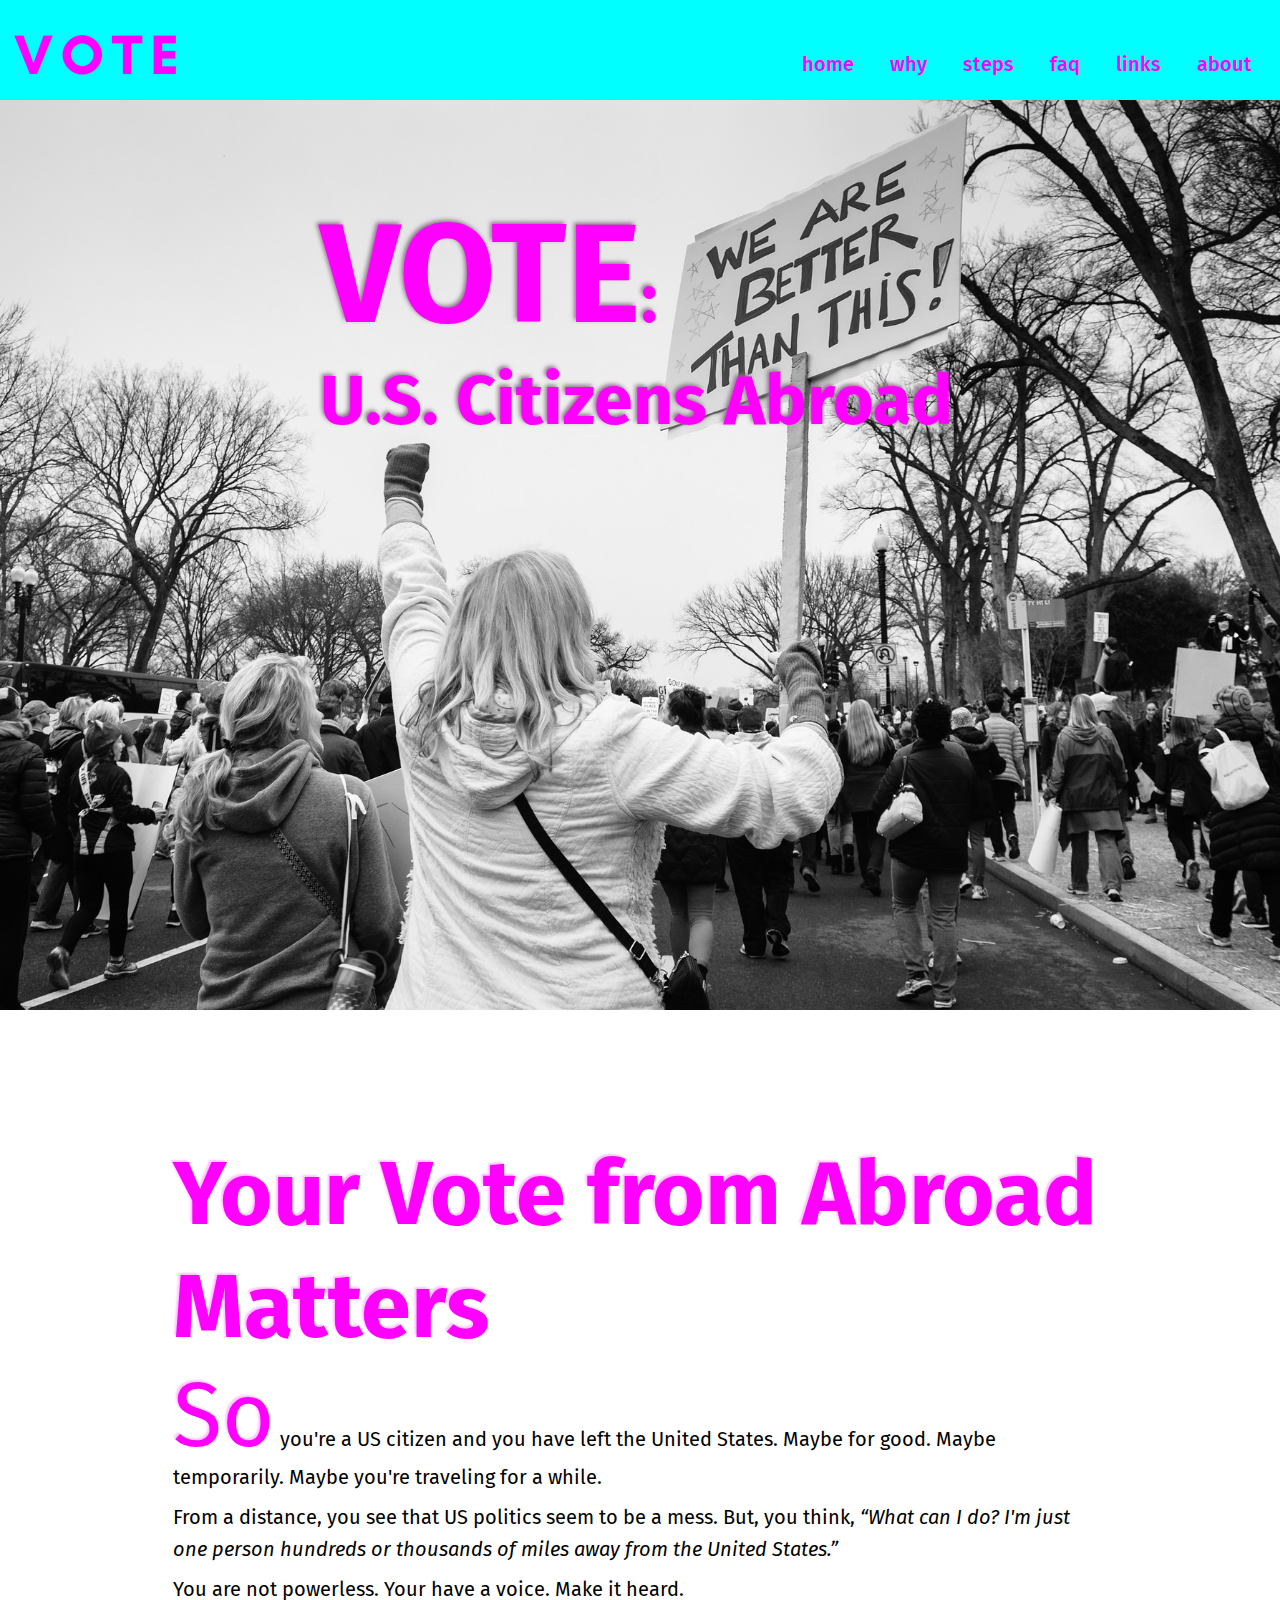
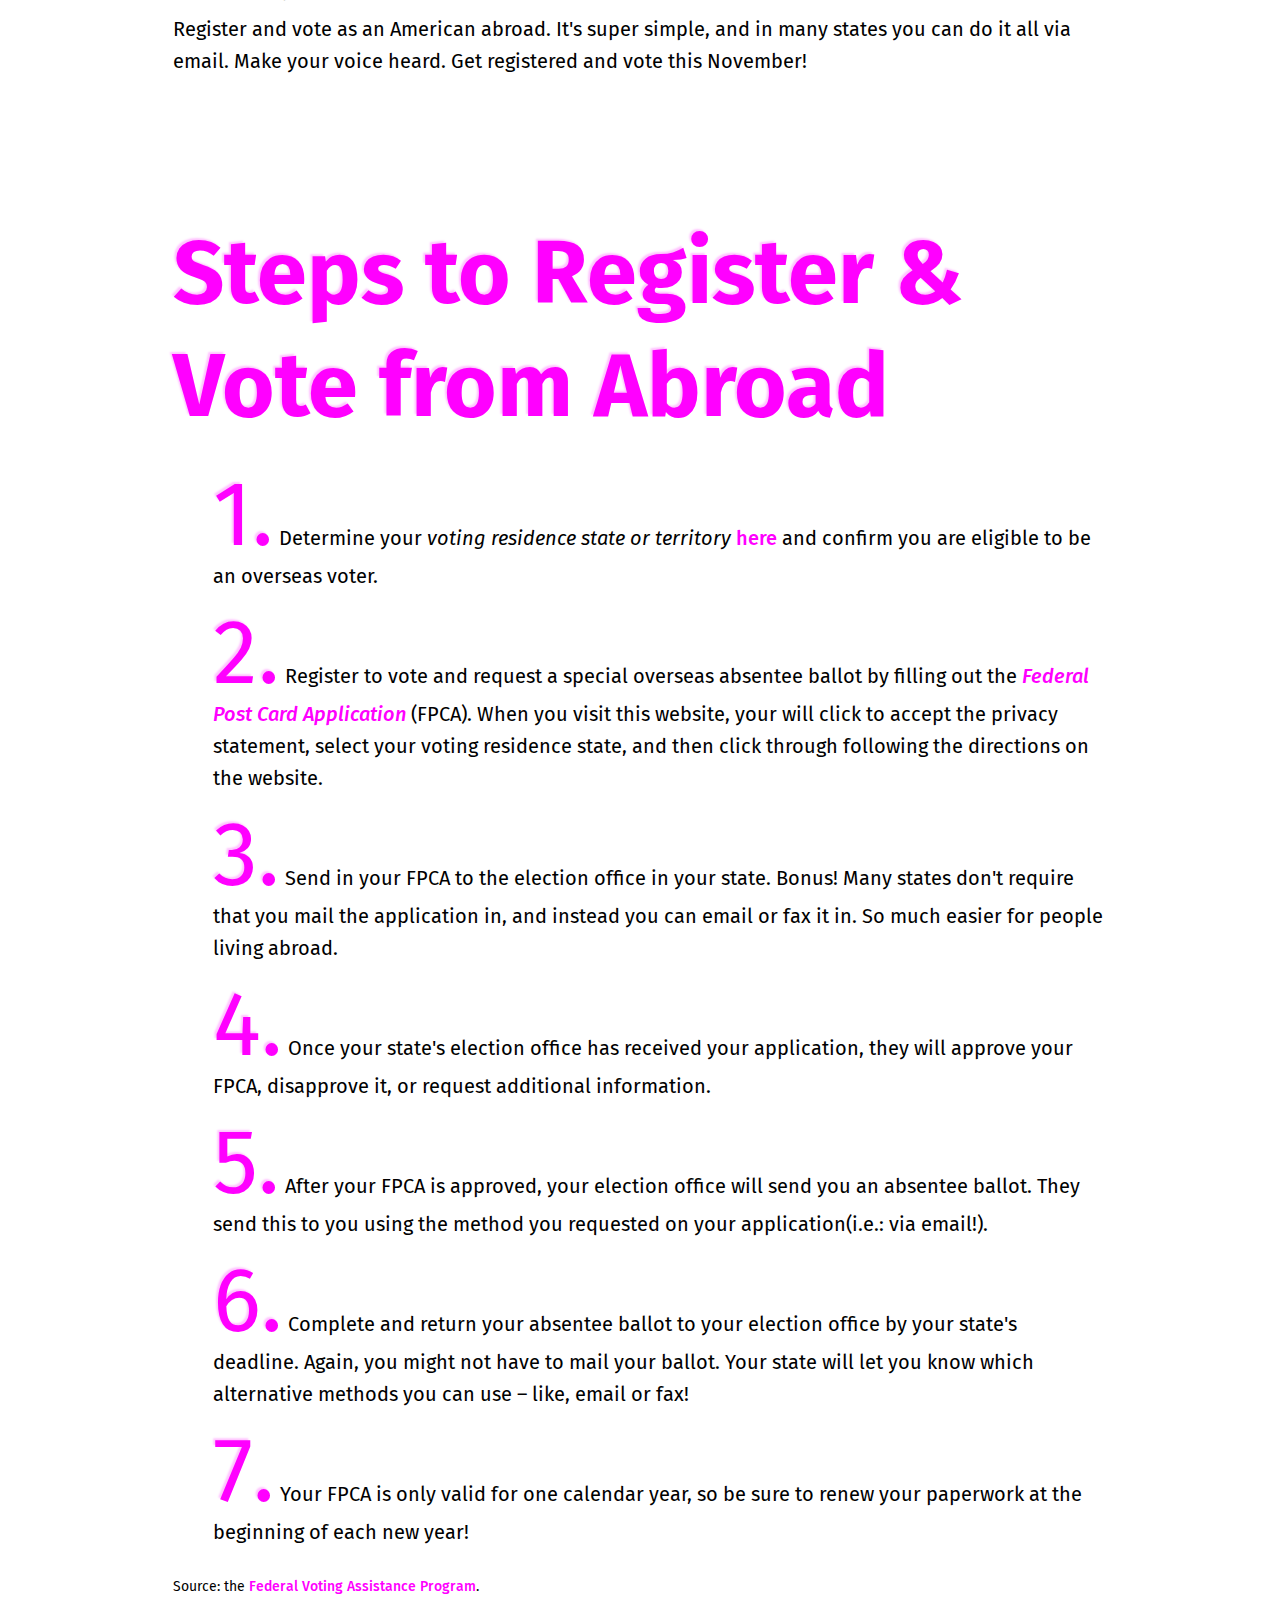
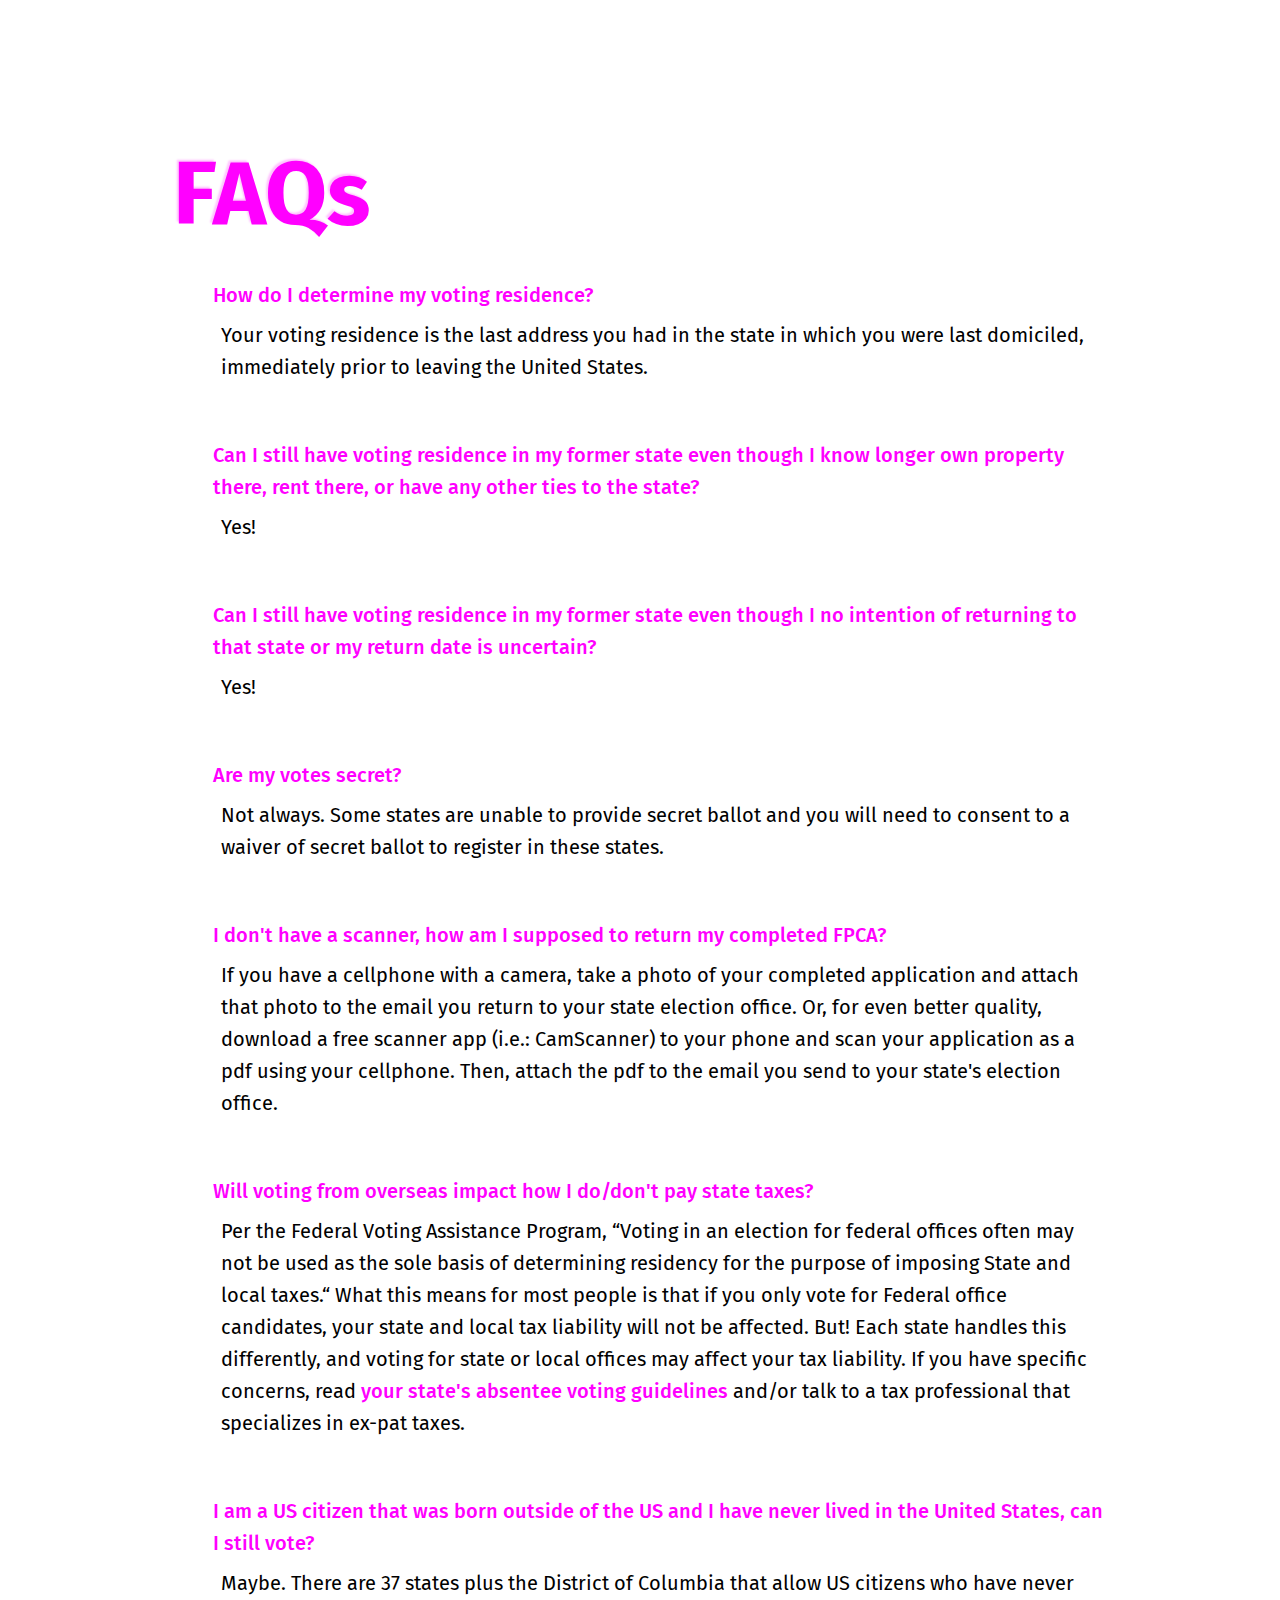
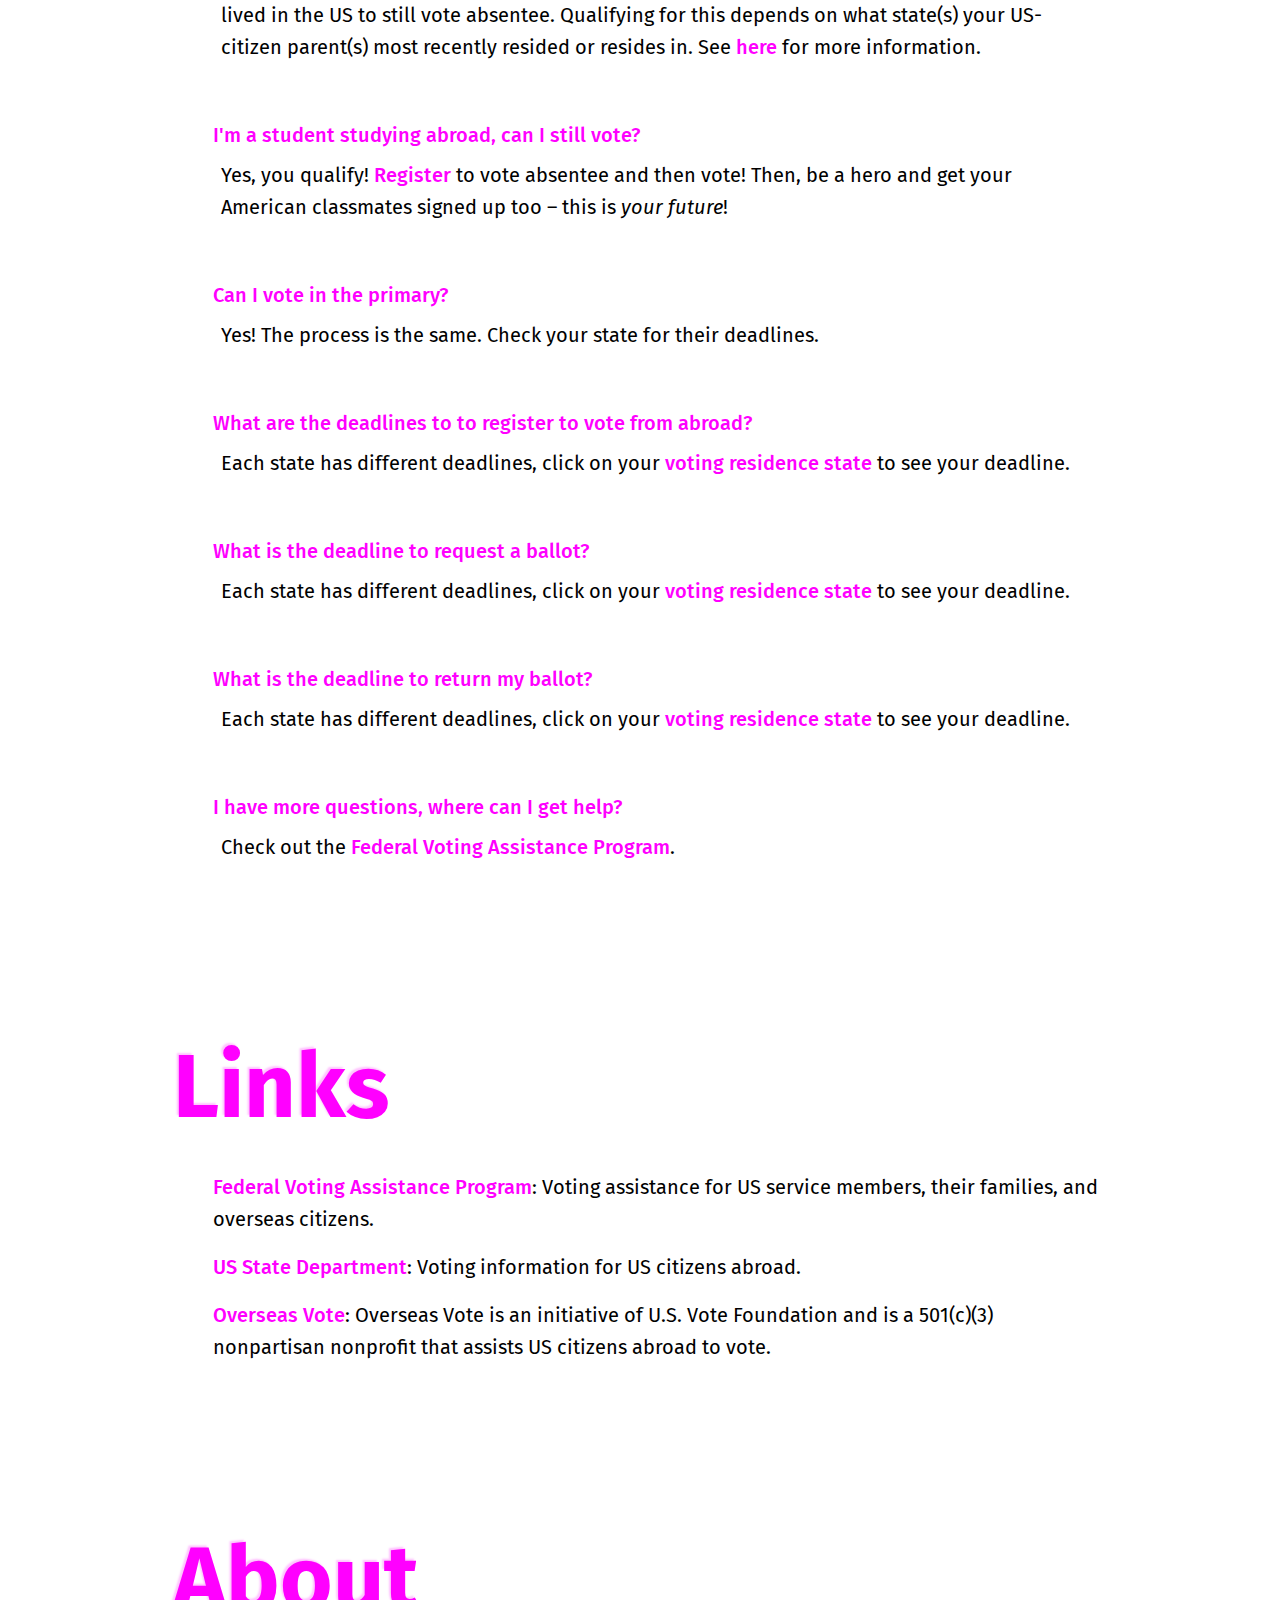
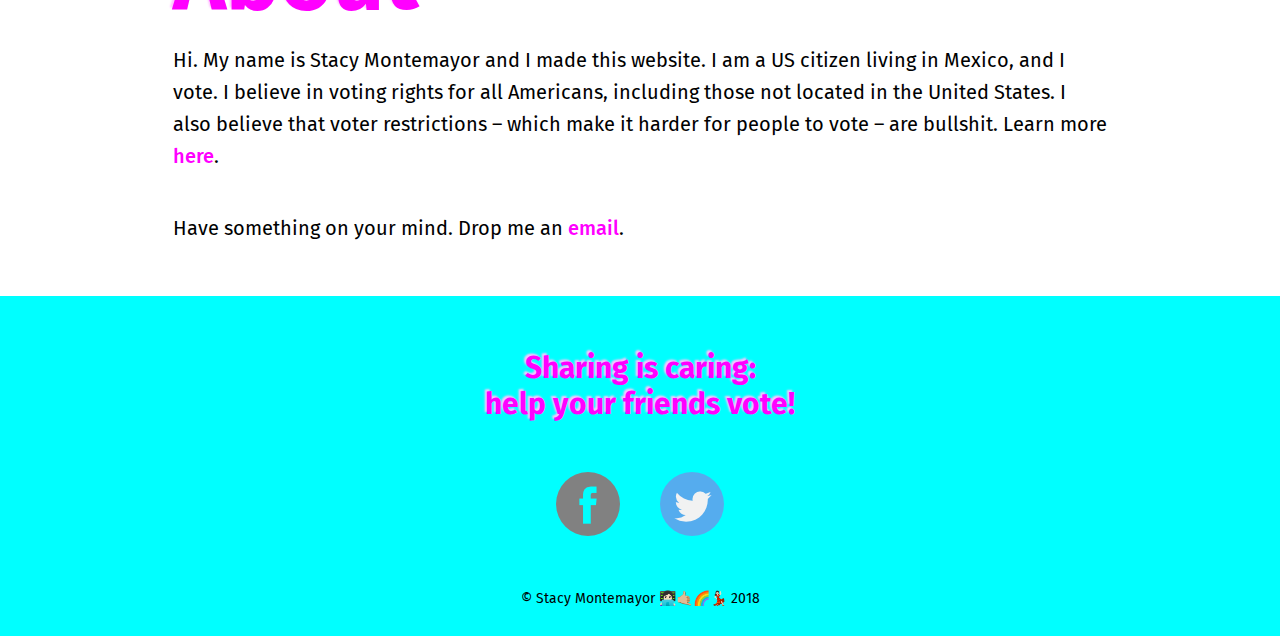
==== commit adce34e1: "couple final tweaks to the code." ====
--- a/vote.html
+++ b/vote.html
@@ -1,7 +1,5 @@
 <!DOCTYPE html>
  <!-- cover photos: https://pixabay.com/en/people-woman-black-and-white-2590606/ we are better than this: pixabay pic: StockSnap -->
-
-
 
 <html lang="en">
 <head>
@@ -13,7 +11,6 @@
 	<link rel="stylesheet" type="text/css" href="vote.css">
 </head>
 <body>
-	
 	<header id="nav-header">
 		<a href="#home" id="logo"></a>
 		<nav>
@@ -44,7 +41,7 @@
 		</article>
 
 		<!-- Why -->
-		<br>
+
 		<div id="main-content">
 		<article><a name="why"></a>
 			<header class="nav-padding"><h2>Your Vote from Abroad Matters</h2></header>
@@ -79,7 +76,7 @@
 		<!-- js wishlist: have all answers defaulted to collapsed with a down arrow to reveal the answer. -->
 		<article><a name="faq"></a>
 			<header class="nav-padding"><h2>FAQs</h2></header>
-			<ul>
+			<ul id="faq">
 				<li ><span class="question">How do I determine my voting residence?</span>
 					<p>Your voting residence is the last address you had in the state in which you were last domiciled, immediately prior to leaving the United States.</p>
 				<br>
--- a/vote.css
+++ b/vote.css
@@ -178,7 +178,7 @@
 
 @media only screen and (max-width: 768px) {
 	body {
-		font-size: 17px;
+		font-size: 18px;
 	}
 
 	#menu-icon {
@@ -227,6 +227,10 @@
 		font-size: 70px;
 		text-shadow: -2px -2px 2px #ffc4ff;
 	}
-}
-
-
+
+	ul#faq {
+		padding: 8px;
+	}
+}
+
+
